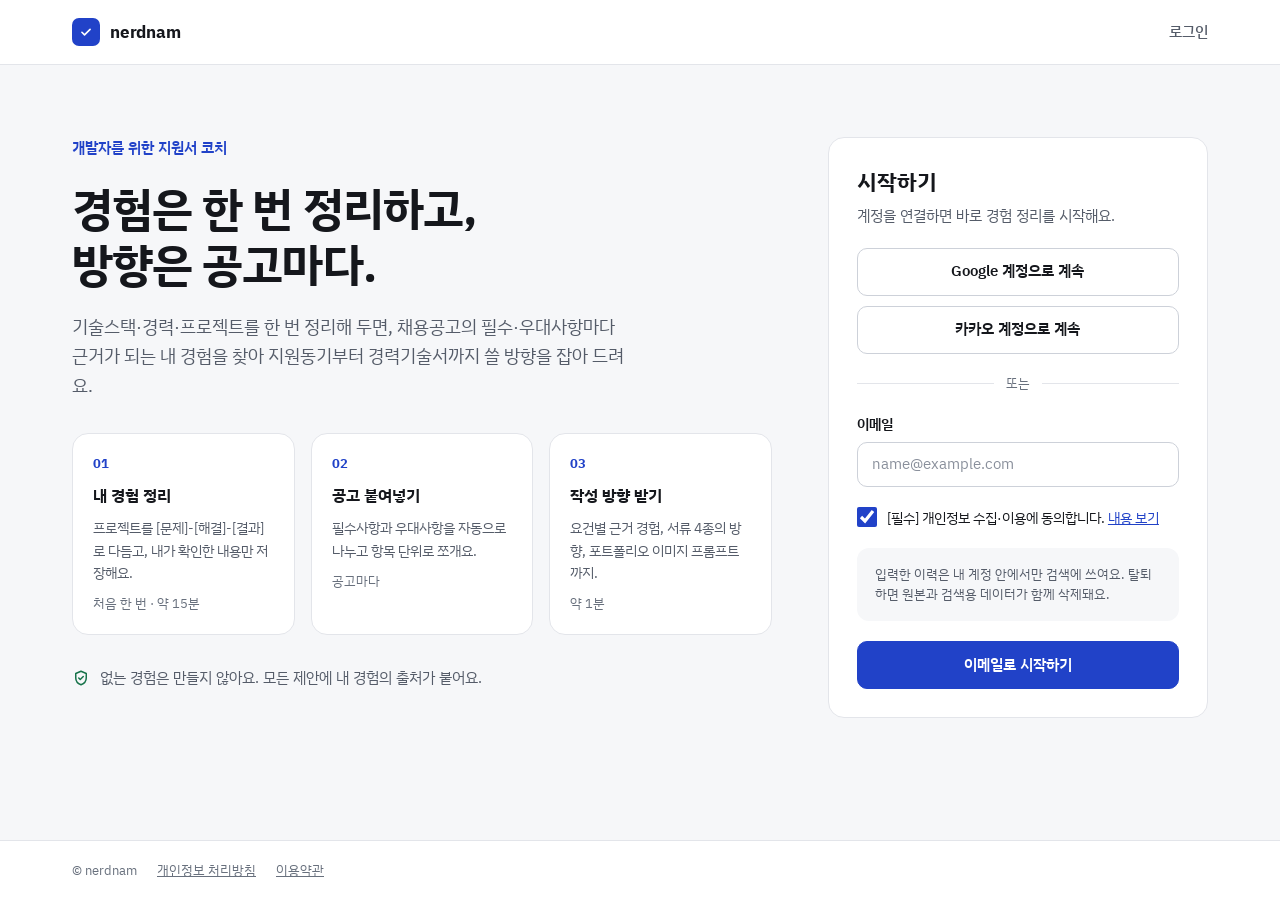
==== design/index.html @ cf99ee79 "init commit" ====
<!doctype html>
<html lang="ko">
<head>
  <meta charset="utf-8">
  <meta name="viewport" content="width=device-width, initial-scale=1">
  <title>S01 시작하기 · nerdnam</title>
  <link rel="preconnect" href="https://fonts.googleapis.com">
  <link rel="stylesheet" href="https://fonts.googleapis.com/css2?family=IBM+Plex+Sans+KR:wght@400;500;600;700&display=swap">
  <link rel="stylesheet" href="assets/css/style.css">
</head>
<body>
  <div style="min-height: 100vh; display: flex; flex-direction: column">
    <header class="header">
      <div class="header__inner">
        <a class="brand" href="index.html">
          <span class="brand__mark"><svg class="i i--sm i--bold" aria-hidden="true"><use href="#i-check"></use></svg></span>
          <span class="brand__name">nerdnam</span>
        </a>
        <a class="header-link" href="#start">로그인</a>
      </div>
    </header>

    <main class="page" style="flex: 1; width: 100%; padding-top: 72px">
      <div class="split" style="gap: 56px">
        <section class="split__main" style="gap: 32px">
          <div class="stack" style="gap: 20px">
            <p style="font-size: 15px; font-weight: 600; color: var(--accent)">개발자를 위한 지원서 코치</p>
            <h1 style="font-size: 46px; line-height: 1.22; font-weight: 700; letter-spacing: -0.02em">경험은 한 번 정리하고,<br>방향은 공고마다.</h1>
            <p style="max-width: 560px; font-size: 18px; line-height: 1.65; color: var(--muted)">기술스택·경력·프로젝트를 한 번 정리해 두면, 채용공고의 필수·우대사항마다 근거가 되는 내 경험을 찾아 지원동기부터 경력기술서까지 쓸 방향을 잡아 드려요.</p>
          </div>

          <ol class="plain grid-3" style="gap: 16px">
            <li class="card card--sm" style="gap: 10px">
              <span style="font-size: 13px; font-weight: 700; color: var(--accent)">01</span>
              <strong style="font-size: 16px">내 경험 정리</strong>
              <span class="card__desc" style="line-height: 1.6">프로젝트를 [문제]-[해결]-[결과]로 다듬고, 내가 확인한 내용만 저장해요.</span>
              <span class="page-meta" style="font-size: 13px">처음 한 번 · 약 15분</span>
            </li>
            <li class="card card--sm" style="gap: 10px">
              <span style="font-size: 13px; font-weight: 700; color: var(--accent)">02</span>
              <strong style="font-size: 16px">공고 붙여넣기</strong>
              <span class="card__desc" style="line-height: 1.6">필수사항과 우대사항을 자동으로 나누고 항목 단위로 쪼개요.</span>
              <span class="page-meta" style="font-size: 13px">공고마다</span>
            </li>
            <li class="card card--sm" style="gap: 10px">
              <span style="font-size: 13px; font-weight: 700; color: var(--accent)">03</span>
              <strong style="font-size: 16px">작성 방향 받기</strong>
              <span class="card__desc" style="line-height: 1.6">요건별 근거 경험, 서류 4종의 방향, 포트폴리오 이미지 프롬프트까지.</span>
              <span class="page-meta" style="font-size: 13px">약 1분</span>
            </li>
          </ol>

          <p class="row" style="gap: 10px; font-size: 15px; color: var(--muted)">
            <svg class="i" style="color: var(--ok)" aria-hidden="true"><use href="#i-shield"></use></svg>
            없는 경험은 만들지 않아요. 모든 제안에 내 경험의 출처가 붙어요.
          </p>
        </section>

        <section id="start" class="split__side card card--lg" aria-labelledby="start-title" style="gap: 20px; flex-basis: 380px">
          <div class="stack stack--sm" style="gap: 6px">
            <h2 id="start-title" style="font-size: 22px; font-weight: 700">시작하기</h2>
            <p class="card__desc" style="font-size: 15px">계정을 연결하면 바로 경험 정리를 시작해요.</p>
          </div>
          <div class="stack" style="gap: 10px">
            <a class="btn btn--lg" href="skills.html">Google 계정으로 계속</a>
            <a class="btn btn--lg" href="skills.html">카카오 계정으로 계속</a>
          </div>
          <div class="row" style="gap: 12px; flex-wrap: nowrap; font-size: 13px; color: var(--subtle)">
            <span style="flex: 1; height: 1px; background: var(--line)"></span>또는<span style="flex: 1; height: 1px; background: var(--line)"></span>
          </div>
          <div>
            <label class="label" for="email">이메일</label>
            <input id="email" class="input" type="email" placeholder="name@example.com" autocomplete="email">
          </div>
          <label class="check">
            <input type="checkbox" checked>
            <span>[필수] 개인정보 수집·이용에 동의합니다. <a href="#privacy">내용 보기</a></span>
          </label>
          <p id="privacy" class="callout callout--muted">입력한 이력은 내 계정 안에서만 검색에 쓰여요. 탈퇴하면 원본과 검색용 데이터가 함께 삭제돼요.</p>
          <a class="btn btn--primary btn--lg" href="skills.html">이메일로 시작하기</a>
        </section>
      </div>
    </main>

    <footer class="footer">
      <div class="footer__inner">
        <span>© nerdnam</span>
        <a href="#privacy">개인정보 처리방침</a>
        <a href="#terms">이용약관</a>
      </div>
    </footer>
  </div>
  <script src="assets/js/common.js"></script>
</body>
</html>
---- design/assets/css/style.css ----
/* =========================================================
   nerdnam · 화면 디자인 공용 스타일
   - 디자인 토큰(:root) → 기본 요소 → 레이아웃 → 컴포넌트 순
   ========================================================= */

/* ---------- 1. 디자인 토큰 ---------- */
:root {
  /* 색 */
  --bg: #F6F7F9;
  --surface: #FFFFFF;
  --surface-muted: #F0F1F4;
  --surface-sunken: #EEF0F3;
  --line: #E3E5EA;
  --line-strong: #CDD1D9;
  --line-dashed: #A8AEBA;
  --ink: #15171C;
  --ink-soft: #2B2F38;
  --muted: #555C69;
  --subtle: #68707D;
  --accent: #2142C8;
  --accent-ink: #1A35A3;
  --accent-soft: #EEF1FD;
  --accent-mark: #E2E8FC;
  --focus: #A9B8F2;
  --ok: #17734A;
  --ok-soft: #E7F3EC;
  --warn: #9A4F08;
  --warn-soft: #FCF1E3;
  --bad: #B3261E;
  --bad-soft: #FCEBEA;
  --track: #DDE0E6;

  /* 글꼴 */
  --font: 'IBM Plex Sans KR', system-ui, -apple-system, sans-serif;
  --font-mono: 'IBM Plex Mono', ui-monospace, monospace;

  /* 모양 */
  --radius-sm: 8px;
  --radius: 10px;
  --radius-lg: 16px;
  --control-h: 44px;
}

/* ---------- 2. 기본 요소 ---------- */
*, *::before, *::after { box-sizing: border-box; }
html { -webkit-text-size-adjust: 100%; }
body {
  margin: 0;
  background: var(--bg);
  color: var(--ink);
  font-family: var(--font);
  font-size: 15px;
  line-height: 1.5;
  -webkit-font-smoothing: antialiased;
}
h1, h2, h3, p { margin: 0; }
a { color: var(--accent); }
a:hover { color: var(--accent-ink); }
button { font: inherit; color: inherit; }
img, svg { display: block; }
:focus-visible { outline: 3px solid var(--focus); outline-offset: 1px; }
[hidden] { display: none !important; }
mark { background: var(--accent-mark); color: inherit; border-radius: 3px; padding: 0 2px; }
ul.plain, ol.plain { list-style: none; margin: 0; padding: 0; }

.sr-only {
  position: absolute; width: 1px; height: 1px; padding: 0; margin: -1px;
  overflow: hidden; clip: rect(0 0 0 0); white-space: nowrap; border: 0;
}
.i { width: 18px; height: 18px; flex: none; fill: none; stroke: currentColor; stroke-width: 2; stroke-linecap: round; stroke-linejoin: round; }
.i--sm { width: 14px; height: 14px; }
.i--lg { width: 22px; height: 22px; }
.i--bold { stroke-width: 2.8; }

/* ---------- 3. 레이아웃 ---------- */
.header { background: var(--surface); border-bottom: 1px solid var(--line); }
.header__inner {
  max-width: 1200px; margin: 0 auto; padding: 0 32px; min-height: 64px;
  display: flex; flex-wrap: wrap; align-items: center; justify-content: space-between; gap: 16px;
}
.header__left { display: flex; align-items: center; gap: 28px; flex-wrap: wrap; }
.brand { display: flex; align-items: center; gap: 10px; color: var(--ink); text-decoration: none; }
.brand:hover { color: var(--ink); }
.brand__mark { width: 28px; height: 28px; border-radius: 7px; background: var(--accent); display: grid; place-items: center; color: #fff; }
.brand__name { font-size: 17px; font-weight: 700; letter-spacing: -0.01em; }
.nav { display: flex; gap: 4px; }
.nav a {
  display: inline-flex; align-items: center; min-height: 40px; padding: 0 14px; border-radius: var(--radius-sm);
  color: var(--muted); font-weight: 500; text-decoration: none;
}
.nav a:hover { color: var(--ink); background: var(--surface-muted); }
.nav a[aria-current="page"] { color: var(--ink); background: var(--surface-sunken); font-weight: 600; }
.header-link { color: var(--muted); font-weight: 500; text-decoration: none; }
.avatar {
  width: 40px; height: 40px; border-radius: 50%; border: 0; cursor: pointer;
  background: #DDE3FA; color: var(--accent-ink); font-weight: 700;
}

.page { max-width: 1200px; margin: 0 auto; padding: 40px 32px 64px; display: flex; flex-direction: column; gap: 28px; }
.page--narrow { max-width: 1040px; }
.page--mid { max-width: 1120px; }
.page--tight { gap: 24px; }

.page-head { display: flex; flex-wrap: wrap; justify-content: space-between; align-items: flex-end; gap: 16px; }
.page-head__text { display: flex; flex-direction: column; gap: 8px; }
.page-title { font-size: 30px; font-weight: 700; letter-spacing: -0.01em; line-height: 1.3; }
.page-desc { font-size: 16px; line-height: 1.6; color: var(--muted); }
.page-meta { font-size: 14px; color: var(--subtle); }

.split { display: flex; flex-wrap: wrap; gap: 24px; align-items: flex-start; }
.split__main { flex: 999 1 600px; min-width: 0; display: flex; flex-direction: column; gap: 16px; }
.split__side { flex: 1 1 320px; min-width: 0; display: flex; flex-direction: column; gap: 16px; }
.split__half { flex: 1 1 420px; min-width: 0; display: flex; flex-direction: column; gap: 16px; }

.stack { display: flex; flex-direction: column; gap: 16px; }
.stack--sm { gap: 8px; }
.stack--xs { gap: 4px; }
.row { display: flex; flex-wrap: wrap; align-items: center; gap: 8px; }
.row--between { justify-content: space-between; }
.row--end { justify-content: flex-end; }
.grid-2 { display: grid; grid-template-columns: repeat(2, minmax(0, 1fr)); gap: 16px; }
.grid-3 { display: grid; grid-template-columns: repeat(3, minmax(0, 1fr)); gap: 14px; }
.grid-4 { display: grid; grid-template-columns: repeat(4, minmax(0, 1fr)); gap: 12px; }
.span-2 { grid-column: span 2; }

.actions { display: flex; flex-wrap: wrap; justify-content: space-between; gap: 12px; }

.footer { border-top: 1px solid var(--line); background: var(--surface); }
.footer__inner { max-width: 1200px; margin: 0 auto; padding: 20px 32px; display: flex; flex-wrap: wrap; gap: 20px; font-size: 13px; color: var(--subtle); }
.footer a { color: var(--subtle); }

/* ---------- 4. 컴포넌트 ---------- */

/* 카드 */
.card { background: var(--surface); border: 1px solid var(--line); border-radius: var(--radius-lg); padding: 24px; display: flex; flex-direction: column; gap: 16px; }
.card--lg { padding: 28px; gap: 22px; }
.card--sm { padding: 20px; gap: 12px; }
.card--dashed { border-style: dashed; border-color: var(--line-dashed); }
.card--sunken { background: var(--surface-sunken); border-color: transparent; }
.card--warn { background: var(--warn-soft); border-color: transparent; }
.card--bad { background: var(--bad-soft); border-color: transparent; }
.card--dark { background: var(--ink); border-color: var(--ink); color: #fff; }
.card__title { font-size: 17px; font-weight: 700; }
.card__title--sm { font-size: 16px; }
.card__title--xs { font-size: 15px; }
.card__desc { font-size: 14px; color: var(--muted); }
.card__label { font-size: 13px; font-weight: 600; color: #B9C2DB; }

/* 버튼 */
.btn {
  display: inline-flex; align-items: center; justify-content: center; gap: 8px;
  min-height: var(--control-h); padding: 0 18px; border-radius: var(--radius);
  border: 1px solid var(--line-strong); background: var(--surface); color: var(--ink);
  font-size: 15px; font-weight: 600; text-decoration: none; cursor: pointer; white-space: nowrap;
}
.btn:hover { background: var(--surface-muted); color: var(--ink); }
.btn--primary { background: var(--accent); border-color: var(--accent); color: #fff; }
.btn--primary:hover { background: var(--accent-ink); color: #fff; }
.btn--ghost { background: transparent; border-color: transparent; color: var(--muted); }
.btn--ghost:hover { background: var(--surface-muted); }
.btn--danger { color: var(--bad); }
.btn--sm { min-height: 36px; padding: 0 12px; font-size: 13px; }
.btn--lg { min-height: 48px; }
.btn--block { width: 100%; }
.btn:disabled, .btn[aria-disabled="true"] { cursor: not-allowed; background: var(--surface-muted); color: #8A909C; border-color: var(--line); pointer-events: none; }
.btn--primary:disabled, .btn--primary[aria-disabled="true"] { background: #C9D1F0; border-color: #C9D1F0; color: #fff; }
.btn--text { min-height: 44px; padding: 0 4px; border: 0; background: transparent; color: var(--accent); font-size: 14px; }
.btn--text:hover { background: transparent; color: var(--accent-ink); }
.icon-btn {
  width: 44px; height: 44px; border: 0; border-radius: var(--radius); background: transparent;
  display: grid; place-items: center; cursor: pointer; color: var(--subtle);
}
.icon-btn:hover { background: var(--surface-muted); color: var(--ink); }

/* 입력 */
.label { display: block; font-size: 14px; font-weight: 600; margin-bottom: 8px; }
.label__hint { font-weight: 400; color: var(--subtle); }
.input {
  width: 100%; min-height: var(--control-h); padding: 10px 14px;
  border: 1px solid var(--line-strong); border-radius: var(--radius);
  font: inherit; font-size: 15px; color: var(--ink); background: #fff;
}
.input:disabled { background: var(--surface-muted); color: var(--subtle); }
textarea.input { line-height: 1.7; resize: vertical; }
.input-wrap { position: relative; }
.input-wrap .i { position: absolute; left: 14px; top: 13px; color: var(--subtle); }
.input-wrap .input { padding-left: 42px; }
.range { display: flex; align-items: center; gap: 8px; }
.check { display: flex; align-items: flex-start; gap: 10px; font-size: 14px; line-height: 1.5; cursor: pointer; }
.check input { width: 20px; height: 20px; margin: 0; accent-color: var(--accent); flex: none; }
fieldset { border: 0; margin: 0; padding: 0; min-width: 0; }
legend { padding: 0; }

/* 단계 표시 */
.stepper { list-style: none; margin: 0; padding: 0; display: flex; flex-wrap: wrap; align-items: center; gap: 12px; font-size: 14px; }
.step { display: flex; align-items: center; gap: 8px; color: var(--subtle); }
.step__dot { width: 26px; height: 26px; border-radius: 50%; border: 1px solid var(--line-strong); display: grid; place-items: center; font-size: 13px; }
.step--done { color: var(--ink); }
.step--done .step__dot { background: var(--ink); border-color: var(--ink); color: #fff; }
.step--current { color: var(--accent); font-weight: 700; }
.step--current .step__dot { background: var(--accent); border-color: var(--accent); color: #fff; }
.step-link { min-height: 44px; text-decoration: none; border-radius: var(--radius-sm); }
.step-link:hover { color: var(--accent); }
.step-link:hover .step-text { text-decoration: underline; }
.step-edit { font-size: 12px; font-weight: 600; color: var(--accent); }
.step-line { width: 32px; height: 1px; background: var(--line-strong); }
.step-line--done { background: var(--ink); }

/* 칩·태그·배지 */
.chip {
  display: inline-flex; align-items: center; gap: 6px; min-height: 40px; padding: 0 14px;
  border-radius: 999px; border: 1px solid var(--line-strong); background: #fff;
  color: var(--muted); font-size: 14px; cursor: pointer;
}
.chip[aria-pressed="true"], .chip[aria-selected="true"] { border-color: var(--ink); background: var(--ink); color: #fff; font-weight: 600; }
.chip--accent[aria-pressed="true"] { border-color: var(--accent); background: var(--accent-soft); color: var(--accent-ink); }
.chip--sm { min-height: 36px; padding: 0 12px; font-size: 13px; }
.chip--add { border-radius: var(--radius); border-style: dashed; border-color: var(--line-dashed); color: var(--ink); font-weight: 500; }
.chip--added { border-radius: var(--radius); border-color: transparent; background: var(--ok-soft); color: var(--ok); font-weight: 600; cursor: default; }
.tag { display: inline-flex; align-items: center; padding: 3px 10px; border: 1px solid var(--line); border-radius: 999px; font-size: 13px; color: var(--ink); background: #fff; }
.tag--flat { border: 0; border-radius: 6px; padding: 2px 8px; font-size: 12px; background: var(--surface-muted); color: var(--muted); }
.tag--accent { border: 0; border-radius: 6px; padding: 3px 8px; font-size: 12px; font-weight: 600; background: var(--accent-soft); color: var(--accent-ink); }
.badge { display: inline-flex; align-items: center; gap: 5px; padding: 3px 9px; border-radius: 6px; font-size: 12px; font-weight: 700; }
.badge--ok { background: var(--ok-soft); color: var(--ok); }
.badge--warn { background: var(--warn-soft); color: var(--warn); }
.badge--bad { background: var(--bad-soft); color: var(--bad); }
.badge--info { background: var(--accent-soft); color: var(--accent-ink); }
.count { display: inline-flex; align-items: center; font-size: 13px; font-weight: 600; border-radius: 999px; padding: 1px 9px; background: var(--line); color: var(--ink); }
.count--dark { background: var(--ink); color: #fff; }

/* 판정 배지 (색 + 아이콘 + 글자) */
.verdict { display: inline-flex; align-items: center; gap: 6px; padding: 4px 10px; border-radius: var(--radius-sm); font-size: 13px; font-weight: 700; white-space: nowrap; }
.verdict--ok { background: var(--ok-soft); color: var(--ok); }
.verdict--part { background: var(--warn-soft); color: var(--warn); }
.verdict--miss { background: var(--bad-soft); color: var(--bad); }

/* 근거 링크 */
.src {
  display: inline-flex; align-items: center; gap: 6px; min-height: 32px; padding: 0 10px;
  border-radius: var(--radius-sm); background: var(--accent-soft); color: var(--accent-ink);
  font-size: 13px; font-weight: 600; text-decoration: none;
}
.src:hover { background: #E0E6FB; color: var(--accent-ink); }

/* 탭 (밑줄형) */
.tabs { display: flex; flex-wrap: wrap; gap: 4px; border-bottom: 1px solid var(--line); }
.tab {
  min-height: 48px; padding: 0 18px; border: 0; border-bottom: 2px solid transparent; margin-bottom: -1px;
  background: transparent; color: var(--muted); font-size: 15px; cursor: pointer;
  display: inline-flex; align-items: center; gap: 6px;
}
.tab[aria-selected="true"] { color: var(--ink); font-weight: 700; border-bottom-color: var(--accent); }

/* 세그먼트 컨트롤 */
.seg { display: inline-flex; padding: 4px; background: #E9EBEF; border-radius: var(--radius); }
.seg button { min-height: 36px; padding: 0 14px; border: 0; border-radius: 7px; background: transparent; color: var(--muted); font-size: 14px; cursor: pointer; }
.seg button[aria-selected="true"] { background: #fff; color: var(--ink); font-weight: 700; box-shadow: 0 1px 2px rgba(21, 23, 28, 0.12); }

/* 안내 문구 */
.callout { display: flex; gap: 10px; align-items: flex-start; padding: 16px 18px; border-radius: 12px; font-size: 14px; line-height: 1.6; }
.callout--warn { background: var(--warn-soft); }
.callout--warn > .i { color: var(--warn); margin-top: 2px; }
.callout--muted { background: var(--bg); color: var(--muted); font-size: 13px; }
.note { display: flex; gap: 8px; align-items: flex-start; font-size: 13px; line-height: 1.6; color: var(--subtle); }
.note .i { width: 16px; height: 16px; margin-top: 2px; }

/* 표 */
.table-wrap { position: relative; overflow-x: auto; }
.table { width: 100%; border-collapse: collapse; font-size: 14px; }
.table th { text-align: left; font-size: 12px; font-weight: 600; color: var(--subtle); padding: 10px 16px; background: var(--bg); }
.table td { padding: 12px 16px; border-top: 1px solid var(--line); vertical-align: middle; }
.table--boxed { border: 1px solid var(--line); border-radius: 12px; overflow: hidden; border-collapse: separate; border-spacing: 0; }
.table--plain th { background: transparent; padding: 0 8px 10px; border-bottom: 1px solid var(--line); font-size: 13px; }
.table--plain td { padding: 6px 8px; border-top: 0; border-bottom: 1px solid #EEF0F3; font-size: 15px; }
.cell-strong { font-weight: 600; }
.cell-muted { color: var(--muted); }

/* 숙련도 */
.level { display: flex; align-items: center; gap: 10px; }
.level__bars { display: flex; }
.level__btn { width: 28px; height: 44px; padding: 0; border: 0; background: transparent; display: grid; place-items: center; cursor: pointer; }
.level__bar { display: block; width: 22px; height: 8px; border-radius: 4px; background: var(--track); }
.level__btn.is-on .level__bar { background: var(--accent); }
.level__label { font-size: 14px; color: var(--muted); }
.level-def { padding: 12px 14px; background: var(--bg); border-radius: var(--radius); }
.level-def dt { font-size: 13px; font-weight: 700; }
.level-def dd { margin: 4px 0 0; font-size: 13px; line-height: 1.5; color: var(--muted); }
.meter { display: flex; gap: 3px; }
.meter span { width: 14px; height: 6px; border-radius: 3px; background: var(--track); }
.meter span.is-on { background: var(--accent); }

/* 통계 */
.stat { background: var(--surface); border: 1px solid var(--line); border-radius: 14px; padding: 18px 20px; }
.stat dt { font-size: 13px; color: var(--subtle); }
.stat dd { margin: 6px 0 0; font-size: 26px; font-weight: 700; }
.stat__sub { font-size: 16px; font-weight: 500; color: var(--subtle); }
.score { font-size: 34px; font-weight: 700; line-height: 1; }
.score__sub { font-size: 18px; font-weight: 500; color: var(--subtle); }
.bar-row { display: grid; gap: 4px; }
.bar-row span { height: 8px; border-radius: 4px; background: var(--track); }
.bar-row .is-ok { background: var(--ok); }
.bar-row .is-part { background: repeating-linear-gradient(135deg, #C77A2A 0 4px, #F2D9BC 4px 8px); }

/* 사례(에피소드) */
.mark-ep1 { background: var(--accent-mark); }
.mark-ep2 { background: #F9E3C8; }
.ep-label { font-size: 11px; font-weight: 700; margin-right: 4px; }
.ep-label--1 { color: var(--accent-ink); }
.ep-label--2 { color: var(--warn); }
.ep { background: var(--surface); border: 1px solid var(--line); border-radius: var(--radius-lg); overflow: hidden; }
.ep__head { display: flex; align-items: center; gap: 12px; padding: 16px 20px; }
.ep__toggle { flex: 1; min-width: 0; min-height: 44px; display: flex; align-items: center; gap: 12px; padding: 0; border: 0; background: transparent; text-align: left; cursor: pointer; }
.ep__num { flex: none; width: 30px; height: 30px; border-radius: var(--radius-sm); display: grid; place-items: center; font-size: 13px; font-weight: 700; }
.ep__num--1 { background: var(--accent-mark); }
.ep__num--2 { background: #F9E3C8; }
.ep__title { font-size: 16px; font-weight: 700; }
.ep__summary { display: block; font-size: 13px; color: var(--muted); white-space: nowrap; overflow: hidden; text-overflow: ellipsis; }
.ep__body { border-top: 1px solid var(--line); padding: 20px 24px 24px; display: flex; flex-direction: column; gap: 18px; }
.ep__label { font-size: 13px; font-weight: 700; color: var(--accent); }
.ep__text { font-size: 16px; line-height: 1.75; }
.ep__foot { display: flex; flex-wrap: wrap; justify-content: space-between; align-items: center; gap: 10px; padding-top: 16px; border-top: 1px solid var(--line); }
.badge--muted { background: var(--surface-sunken); color: var(--muted); }

/* 양식 검증 */
.req { color: var(--bad); margin-left: 2px; }
.input--bad { border-color: var(--bad); background: #FFFBFA; }
.err { margin: 6px 0 0; font-size: 13px; line-height: 1.5; color: var(--bad); }

/* 도움말·로딩·대화상자 */
.help { margin: 8px 0 0; display: flex; gap: 6px; align-items: flex-start; font-size: 13px; line-height: 1.5; color: var(--subtle); }
.help--warn { color: var(--warn); }
.help .i { width: 16px; height: 16px; margin-top: 1px; }
.input::placeholder { color: #8A909C; }
@keyframes spin { to { transform: rotate(360deg); } }
.spin { animation: spin .9s linear infinite; }
@keyframes pulse { 50% { opacity: .5; } }
.skel { background: #E6E8EC; border-radius: 6px; animation: pulse 1.4s ease-in-out infinite; }
.modal { position: fixed; inset: 0; z-index: 10; display: grid; place-items: center; padding: 16px; background: rgba(21, 23, 28, 0.45); }
.modal__box { width: 100%; max-width: 440px; background: var(--surface); border-radius: var(--radius-lg); padding: 28px; display: flex; flex-direction: column; gap: 14px; box-shadow: 0 12px 40px rgba(21, 23, 28, 0.2); }
.state-card { border-radius: var(--radius-lg); padding: 24px; display: flex; flex-direction: column; gap: 14px; }
.state-card--warn { background: var(--warn-soft); }
.state-card--bad { background: var(--bad-soft); }
.state-card__title { display: flex; align-items: center; gap: 8px; font-size: 17px; font-weight: 700; }
.state-card--warn .state-card__title { color: var(--warn); }
.state-card--bad .state-card__title { color: var(--bad); }
@media (prefers-reduced-motion: reduce) { .spin, .skel { animation: none; } }

/* 목록 */
.list-row { display: flex; gap: 10px; align-items: flex-start; padding: 10px 0; border-top: 1px solid #EEF0F3; }
.grip { width: 18px; height: 18px; margin-top: 3px; flex: none; fill: var(--line-dashed); }

/* 번호 원 */
.num { width: 28px; height: 28px; border-radius: 50%; background: var(--accent-soft); color: var(--accent-ink); display: grid; place-items: center; font-size: 13px; font-weight: 700; flex: none; }

/* 코드 블록 */
.code { margin: 0; padding: 16px; border-radius: var(--radius); background: var(--ink); color: #E8EAF0; font-family: var(--font-mono); font-size: 13px; line-height: 1.7; white-space: pre-wrap; word-break: break-word; }
.code--light { background: var(--surface-muted); color: var(--ink); padding: 12px 16px; }
.code-label { font-size: 12px; font-weight: 700; color: var(--subtle); letter-spacing: 0.04em; }

/* 포트폴리오 페이지 썸네일 (와이어프레임) */
.thumb { aspect-ratio: 16 / 10; border: 1px solid var(--line); border-radius: var(--radius); background: var(--bg); padding: 14px; display: flex; flex-direction: column; gap: 7px; }
.wf-title { height: 9px; width: 42%; border-radius: 4px; background: var(--line-dashed); }
.wf-line { height: 6px; border-radius: 3px; background: var(--track); }
.wf-image { flex: 1; border-radius: 6px; background: #D5DCF6; display: grid; place-items: center; }
.wf-image::after { content: ''; width: 34px; height: 34px; border-radius: 50%; background: var(--accent); }
.wf-flow { flex: 1; display: flex; align-items: center; }
.wf-box { flex: 1; height: 30px; border: 1.5px solid #8C93A3; border-radius: 5px; background: #fff; }
.wf-box--accent { border-color: var(--accent); background: var(--accent-soft); }
.wf-link { width: 14px; height: 1.5px; background: #8C93A3; }
.wf-chart { flex: 1; display: flex; align-items: flex-end; justify-content: center; gap: 22px; border-bottom: 1.5px solid #8C93A3; padding: 0 20px; }
.wf-chart span { width: 30px; border-radius: 4px 4px 0 0; }

/* 경력기술서 미리보기 */
.paper { border: 1px solid #D5D9E0; border-radius: 4px; padding: 28px 32px; background: #fff; box-shadow: 0 1px 3px rgba(21, 23, 28, 0.06); display: flex; flex-direction: column; gap: 14px; }
.paper__head { display: flex; flex-wrap: wrap; justify-content: space-between; gap: 8px; padding-bottom: 10px; border-bottom: 2px solid var(--ink); }

/* ---------- 5. 반응형 ---------- */
@media (max-width: 720px) {
  .header__inner, .page, .footer__inner { padding-left: 16px; padding-right: 16px; }
  .page { padding-top: 28px; }
  .page-title { font-size: 24px; }
  .grid-2, .grid-3, .grid-4 { grid-template-columns: minmax(0, 1fr); }
  .span-2 { grid-column: auto; }
  .card, .card--lg { padding: 20px; }
  .hide-mobile { display: none; }
}
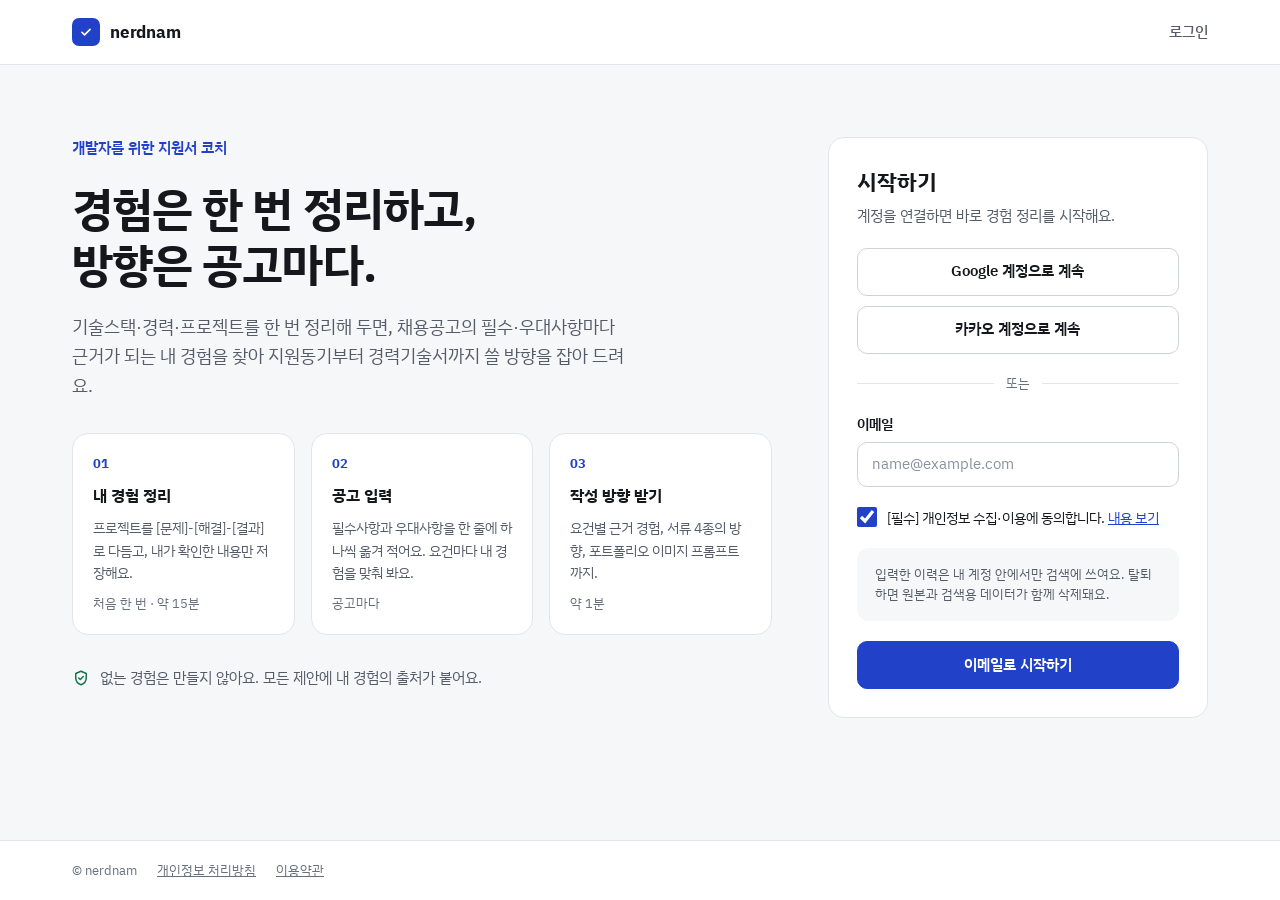
==== commit b18182b3: "docs: FE 검토 반영 (프로젝트 주소, S01·S05 화면, 공고 목록·폴링 제안) - 프로젝트 주소: /projects/new, /projects/[projectId], /" ====
--- a/design/index.html
+++ b/design/index.html
@@ -38,8 +38,8 @@
             </li>
             <li class="card card--sm" style="gap: 10px">
               <span style="font-size: 13px; font-weight: 700; color: var(--accent)">02</span>
-              <strong style="font-size: 16px">공고 붙여넣기</strong>
-              <span class="card__desc" style="line-height: 1.6">필수사항과 우대사항을 자동으로 나누고 항목 단위로 쪼개요.</span>
+              <strong style="font-size: 16px">공고 입력</strong>
+              <span class="card__desc" style="line-height: 1.6">필수사항과 우대사항을 한 줄에 하나씩 옮겨 적어요. 요건마다 내 경험을 맞춰 봐요.</span>
               <span class="page-meta" style="font-size: 13px">공고마다</span>
             </li>
             <li class="card card--sm" style="gap: 10px">
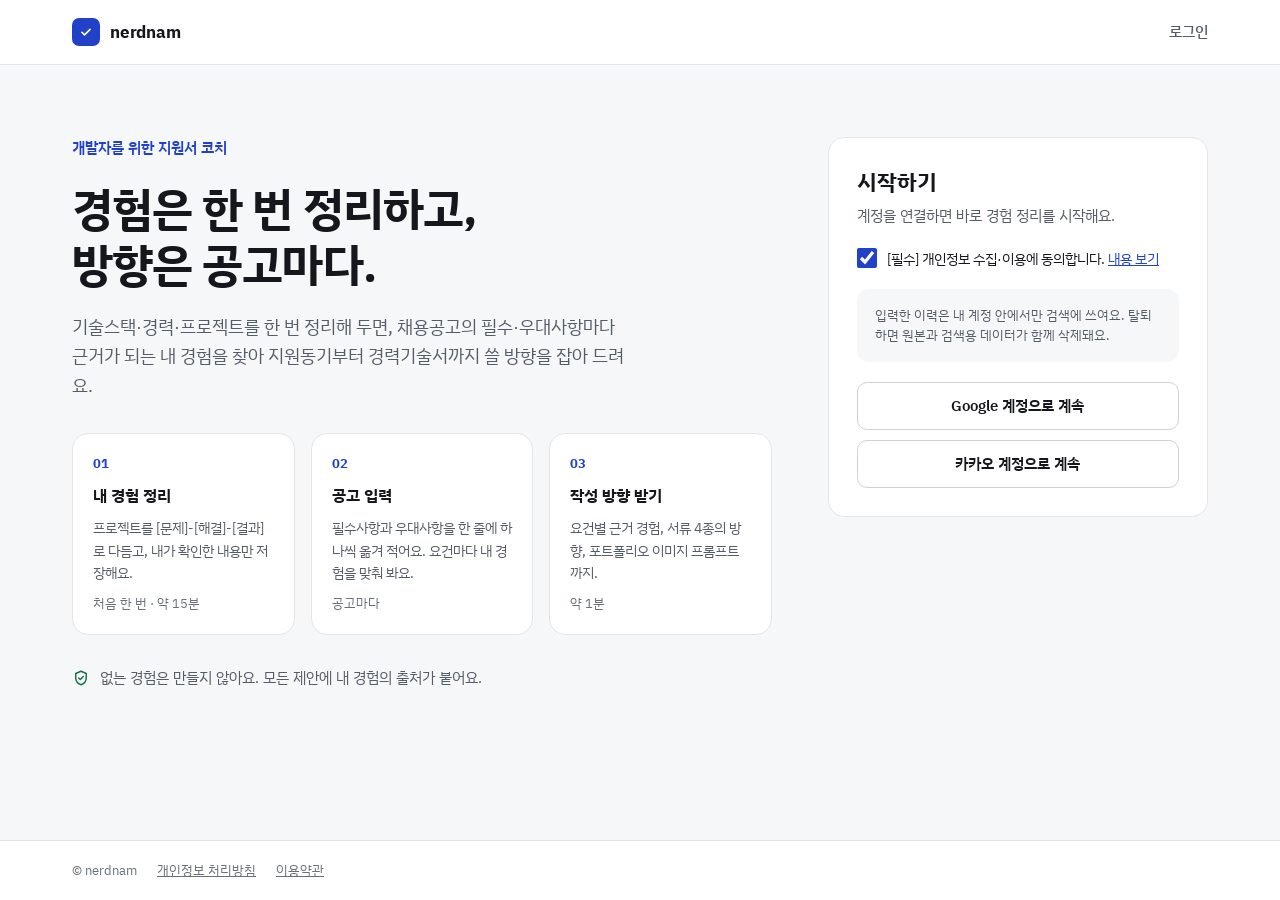
==== commit 6eec9859: "docs: FE 이슈 #2~#7 결정 반영 — 소셜 로그인만, PDF는 브라우저 인쇄, 값은 소문자, 다시 분석·이력, 재등록 중 근거 (기획서 v1.25)" ====
--- a/design/index.html
+++ b/design/index.html
@@ -61,23 +61,16 @@
             <h2 id="start-title" style="font-size: 22px; font-weight: 700">시작하기</h2>
             <p class="card__desc" style="font-size: 15px">계정을 연결하면 바로 경험 정리를 시작해요.</p>
           </div>
-          <div class="stack" style="gap: 10px">
-            <a class="btn btn--lg" href="skills.html">Google 계정으로 계속</a>
-            <a class="btn btn--lg" href="skills.html">카카오 계정으로 계속</a>
-          </div>
-          <div class="row" style="gap: 12px; flex-wrap: nowrap; font-size: 13px; color: var(--subtle)">
-            <span style="flex: 1; height: 1px; background: var(--line)"></span>또는<span style="flex: 1; height: 1px; background: var(--line)"></span>
-          </div>
-          <div>
-            <label class="label" for="email">이메일</label>
-            <input id="email" class="input" type="email" placeholder="name@example.com" autocomplete="email">
-          </div>
+          <!-- 이메일 로그인은 MVP 이후 (D-8 결정). 동의는 로그인 전에 하도록 소셜 버튼 위에 둔다 -->
           <label class="check">
             <input type="checkbox" checked>
             <span>[필수] 개인정보 수집·이용에 동의합니다. <a href="#privacy">내용 보기</a></span>
           </label>
           <p id="privacy" class="callout callout--muted">입력한 이력은 내 계정 안에서만 검색에 쓰여요. 탈퇴하면 원본과 검색용 데이터가 함께 삭제돼요.</p>
-          <a class="btn btn--primary btn--lg" href="skills.html">이메일로 시작하기</a>
+          <div class="stack" style="gap: 10px">
+            <a class="btn btn--lg" href="skills.html">Google 계정으로 계속</a>
+            <a class="btn btn--lg" href="skills.html">카카오 계정으로 계속</a>
+          </div>
         </section>
       </div>
     </main>
--- a/design/assets/css/style.css
+++ b/design/assets/css/style.css
@@ -374,6 +374,18 @@
 .paper { border: 1px solid #D5D9E0; border-radius: 4px; padding: 28px 32px; background: #fff; box-shadow: 0 1px 3px rgba(21, 23, 28, 0.06); display: flex; flex-direction: column; gap: 14px; }
 .paper__head { display: flex; flex-wrap: wrap; justify-content: space-between; gap: 8px; padding-bottom: 10px; border-bottom: 2px solid var(--ink); }
 
+/* 만족도 평가 (5점 별점) */
+.rating { display: flex; flex-direction: column; gap: 12px; }
+.rating > legend { margin-bottom: 4px; }
+.rating__stars { display: inline-flex; gap: 2px; }
+.rating__star { width: 40px; height: 40px; display: grid; place-items: center; border-radius: var(--radius-sm); cursor: pointer; color: var(--line-strong); }
+.rating__star:hover { background: var(--surface-muted); }
+.rating__star.is-on { color: #E0A100; }
+.rating__star.is-on .i { fill: currentColor; }
+.rating__star:has(input:focus-visible) { outline: 3px solid var(--focus); outline-offset: 1px; }
+.rating__label { font-size: 14px; color: var(--muted); }
+.rating__done { font-size: 13px; color: var(--ok); }
+
 /* ---------- 5. 반응형 ---------- */
 @media (max-width: 720px) {
   .header__inner, .page, .footer__inner { padding-left: 16px; padding-right: 16px; }
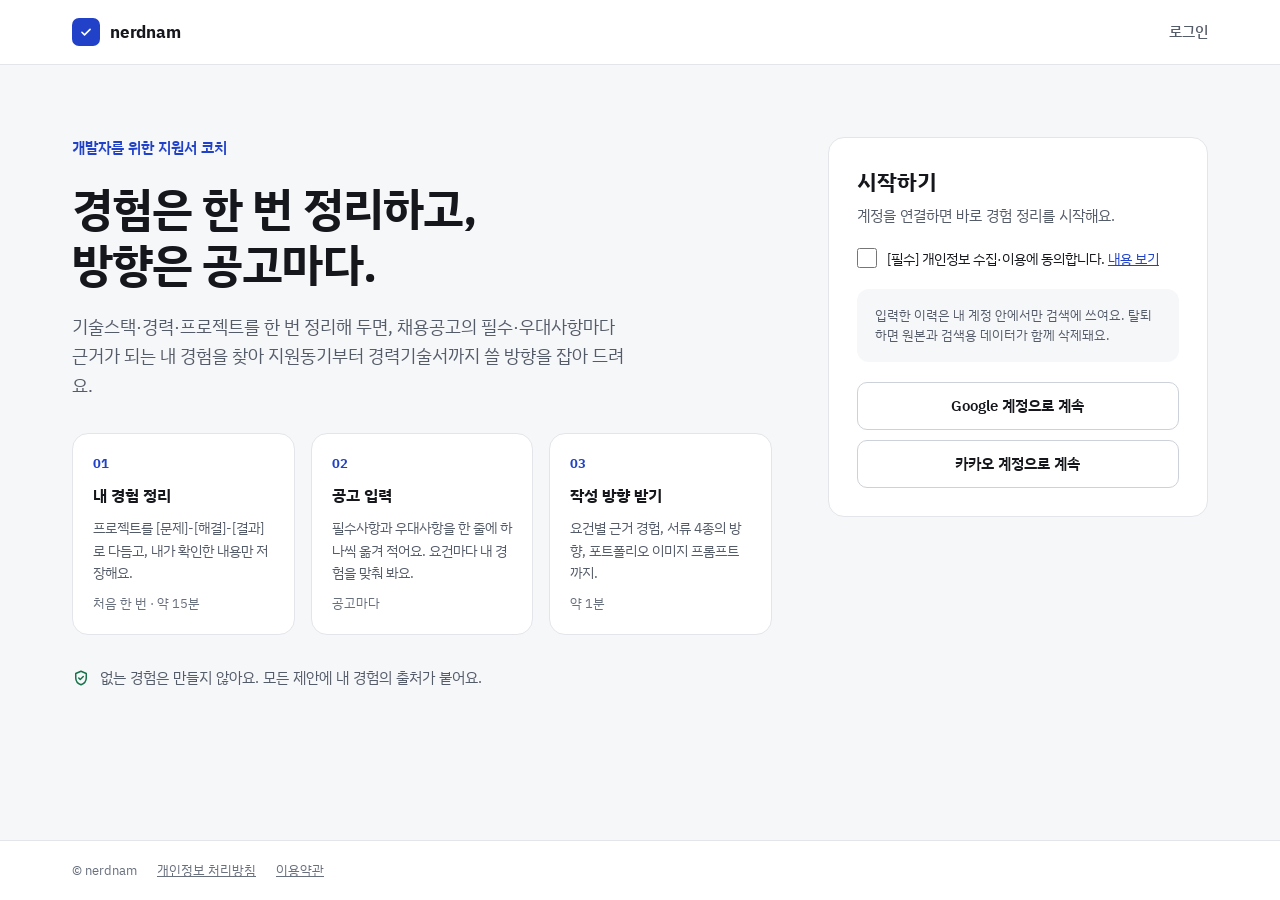
==== commit 4430f232: "docs: S01 개인정보 동의는 미리 체크하지 않음, 약관 링크 처리 (C-02 S01)" ====
--- a/design/index.html
+++ b/design/index.html
@@ -61,9 +61,10 @@
             <h2 id="start-title" style="font-size: 22px; font-weight: 700">시작하기</h2>
             <p class="card__desc" style="font-size: 15px">계정을 연결하면 바로 경험 정리를 시작해요.</p>
           </div>
-          <!-- 이메일 로그인은 MVP 이후 (D-8 결정). 동의는 로그인 전에 하도록 소셜 버튼 위에 둔다 -->
+          <!-- 이메일 로그인은 MVP 이후 (D-8 결정). 동의는 로그인 전에 하도록 소셜 버튼 위에 둔다.
+               동의는 미리 체크하지 않는다. 웹은 체크해야 소셜 버튼을 누를 수 있다 (C-02 S01 확인할 것 5) -->
           <label class="check">
-            <input type="checkbox" checked>
+            <input type="checkbox">
             <span>[필수] 개인정보 수집·이용에 동의합니다. <a href="#privacy">내용 보기</a></span>
           </label>
           <p id="privacy" class="callout callout--muted">입력한 이력은 내 계정 안에서만 검색에 쓰여요. 탈퇴하면 원본과 검색용 데이터가 함께 삭제돼요.</p>
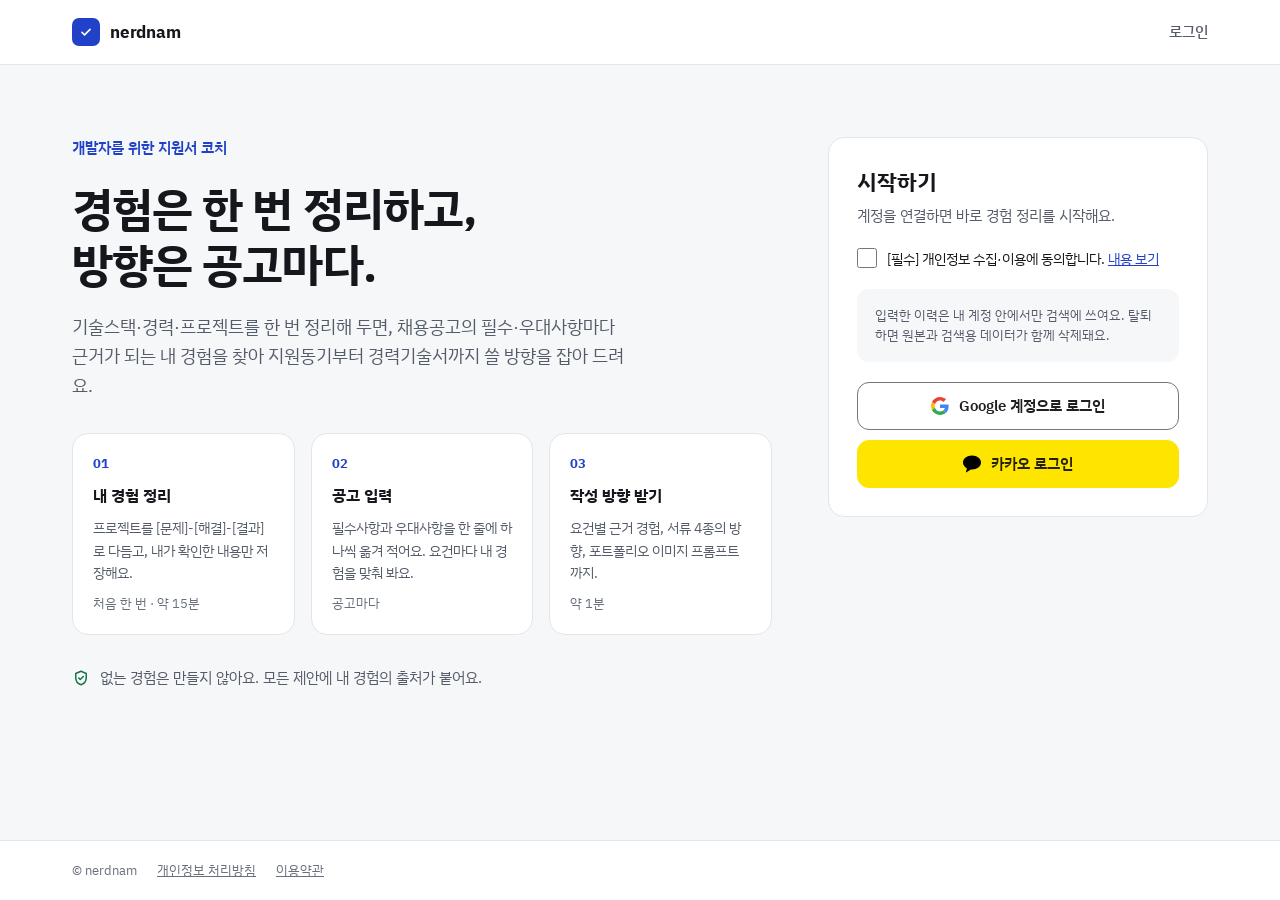
==== commit 1a728b61: "docs: S01 소셜 로그인 버튼을 Google·카카오 가이드에 맞춤 (기획서 v1.44)" ====
--- a/design/index.html
+++ b/design/index.html
@@ -68,9 +68,16 @@
             <span>[필수] 개인정보 수집·이용에 동의합니다. <a href="#privacy">내용 보기</a></span>
           </label>
           <p id="privacy" class="callout callout--muted">입력한 이력은 내 계정 안에서만 검색에 쓰여요. 탈퇴하면 원본과 검색용 데이터가 함께 삭제돼요.</p>
+          <!-- 소셜 버튼은 각 회사 버튼 가이드를 따른다 (C-02 S01 확인할 것 10, 기획서 v1.44). 두 버튼은 크기·무게가 같다 -->
           <div class="stack" style="gap: 10px">
-            <a class="btn btn--lg" href="skills.html">Google 계정으로 계속</a>
-            <a class="btn btn--lg" href="skills.html">카카오 계정으로 계속</a>
+            <a class="social social--google" href="skills.html">
+              <svg class="social__mark" viewBox="0 0 48 48" aria-hidden="true"><path fill="#EA4335" d="M24 9.5c3.54 0 6.71 1.22 9.21 3.6l6.85-6.85C35.9 2.38 30.47 0 24 0 14.62 0 6.51 5.38 2.56 13.22l7.98 6.19C12.43 13.72 17.74 9.5 24 9.5z"/><path fill="#4285F4" d="M46.98 24.55c0-1.57-.15-3.09-.38-4.55H24v9.02h12.94c-.58 2.96-2.26 5.48-4.78 7.18l7.73 6c4.51-4.18 7.09-10.36 7.09-17.65z"/><path fill="#FBBC05" d="M10.53 28.59c-.48-1.45-.76-2.99-.76-4.59s.27-3.14.76-4.59l-7.98-6.19C.92 16.46 0 20.12 0 24c0 3.88.92 7.54 2.56 10.78l7.97-6.19z"/><path fill="#34A853" d="M24 48c6.48 0 11.93-2.13 15.89-5.81l-7.73-6c-2.15 1.45-4.92 2.3-8.16 2.3-6.26 0-11.57-4.22-13.47-9.91l-7.98 6.19C6.51 42.62 14.62 48 24 48z"/></svg>
+              <span>Google 계정으로 로그인</span>
+            </a>
+            <a class="social social--kakao" href="skills.html">
+              <svg class="social__mark" viewBox="0 0 18 18" aria-hidden="true"><path fill="#000000" d="M9 .6C4.03.6 0 3.713 0 7.554c0 2.389 1.559 4.495 3.932 5.746l-.999 3.648c-.088.322.28.579.564.391l4.376-2.888c.37.036.745.055 1.127.055 4.97 0 9-3.113 9-6.952C18 3.713 13.97.6 9 .6"/></svg>
+              <span>카카오 로그인</span>
+            </a>
           </div>
         </section>
       </div>
--- a/design/assets/css/style.css
+++ b/design/assets/css/style.css
@@ -95,6 +95,38 @@
   width: 40px; height: 40px; border-radius: 50%; border: 0; cursor: pointer;
   background: #DDE3FA; color: var(--accent-ink); font-weight: 700;
 }
+.avatar[aria-expanded="true"] { box-shadow: 0 0 0 3px var(--focus); }
+/* 계정 메뉴 (C-02 공통 확인할 것 4, 기획서 v1.43): 동그라미를 누르면 오른쪽 끝에 맞춰 아래로 열린다 */
+.account { position: relative; }
+.account__panel {
+  position: absolute; right: 0; top: calc(100% + 8px); z-index: 20;
+  width: max-content; min-width: 220px; max-width: calc(100vw - 32px);
+  padding: 8px; display: flex; flex-direction: column; gap: 2px;
+  background: var(--surface); border: 1px solid var(--line); border-radius: var(--radius-lg);
+  box-shadow: 0 12px 32px rgba(21, 23, 28, 0.14);
+}
+.account__panel[hidden] { display: none; }
+.account__who { display: flex; flex-direction: column; gap: 2px; padding: 8px 12px 12px; margin-bottom: 4px; border-bottom: 1px solid var(--line); }
+.account__name { font-size: 15px; font-weight: 600; }
+.account__email { font-size: 13px; color: var(--muted); overflow-wrap: anywhere; }
+.account__item {
+  display: flex; align-items: center; min-height: 44px; padding: 0 12px; border: 0; border-radius: var(--radius-sm);
+  background: transparent; color: var(--ink); font: inherit; font-weight: 500; text-align: left; text-decoration: none; cursor: pointer;
+}
+.account__item:hover { background: var(--surface-muted); color: var(--ink); }
+.account__item--danger, .account__item--danger:hover { color: var(--bad); }
+
+/* 소셜 로그인 버튼 (S01, C-02 S01 확인할 것 10, 기획서 v1.44): 각 회사 버튼 가이드의 색만 쓴다. 마우스를 올려도 색을 바꾸지 않는다.
+   Google: 흰 바탕·#747775 테두리·#1F1F1F 글자·4색 G / 카카오: #FEE500 바탕·모서리 12px·검은 말풍선·검정 85% 글자 */
+.social {
+  display: flex; align-items: center; justify-content: center; gap: 10px;
+  width: 100%; min-height: 48px; padding: 0 16px; border-radius: 12px;
+  font: inherit; font-size: 15px; font-weight: 600; text-decoration: none; cursor: pointer;
+}
+.social__mark { width: 18px; height: 18px; flex: none; }
+.social--google, .social--google:hover { background: #FFFFFF; border: 1px solid #747775; color: #1F1F1F; }
+.social--kakao, .social--kakao:hover { background: #FEE500; border: 1px solid #FEE500; color: rgba(0, 0, 0, 0.85); }
+.social:disabled, .social[aria-disabled="true"] { opacity: 0.45; cursor: not-allowed; }
 
 .page { max-width: 1200px; margin: 0 auto; padding: 40px 32px 64px; display: flex; flex-direction: column; gap: 28px; }
 .page--narrow { max-width: 1040px; }
